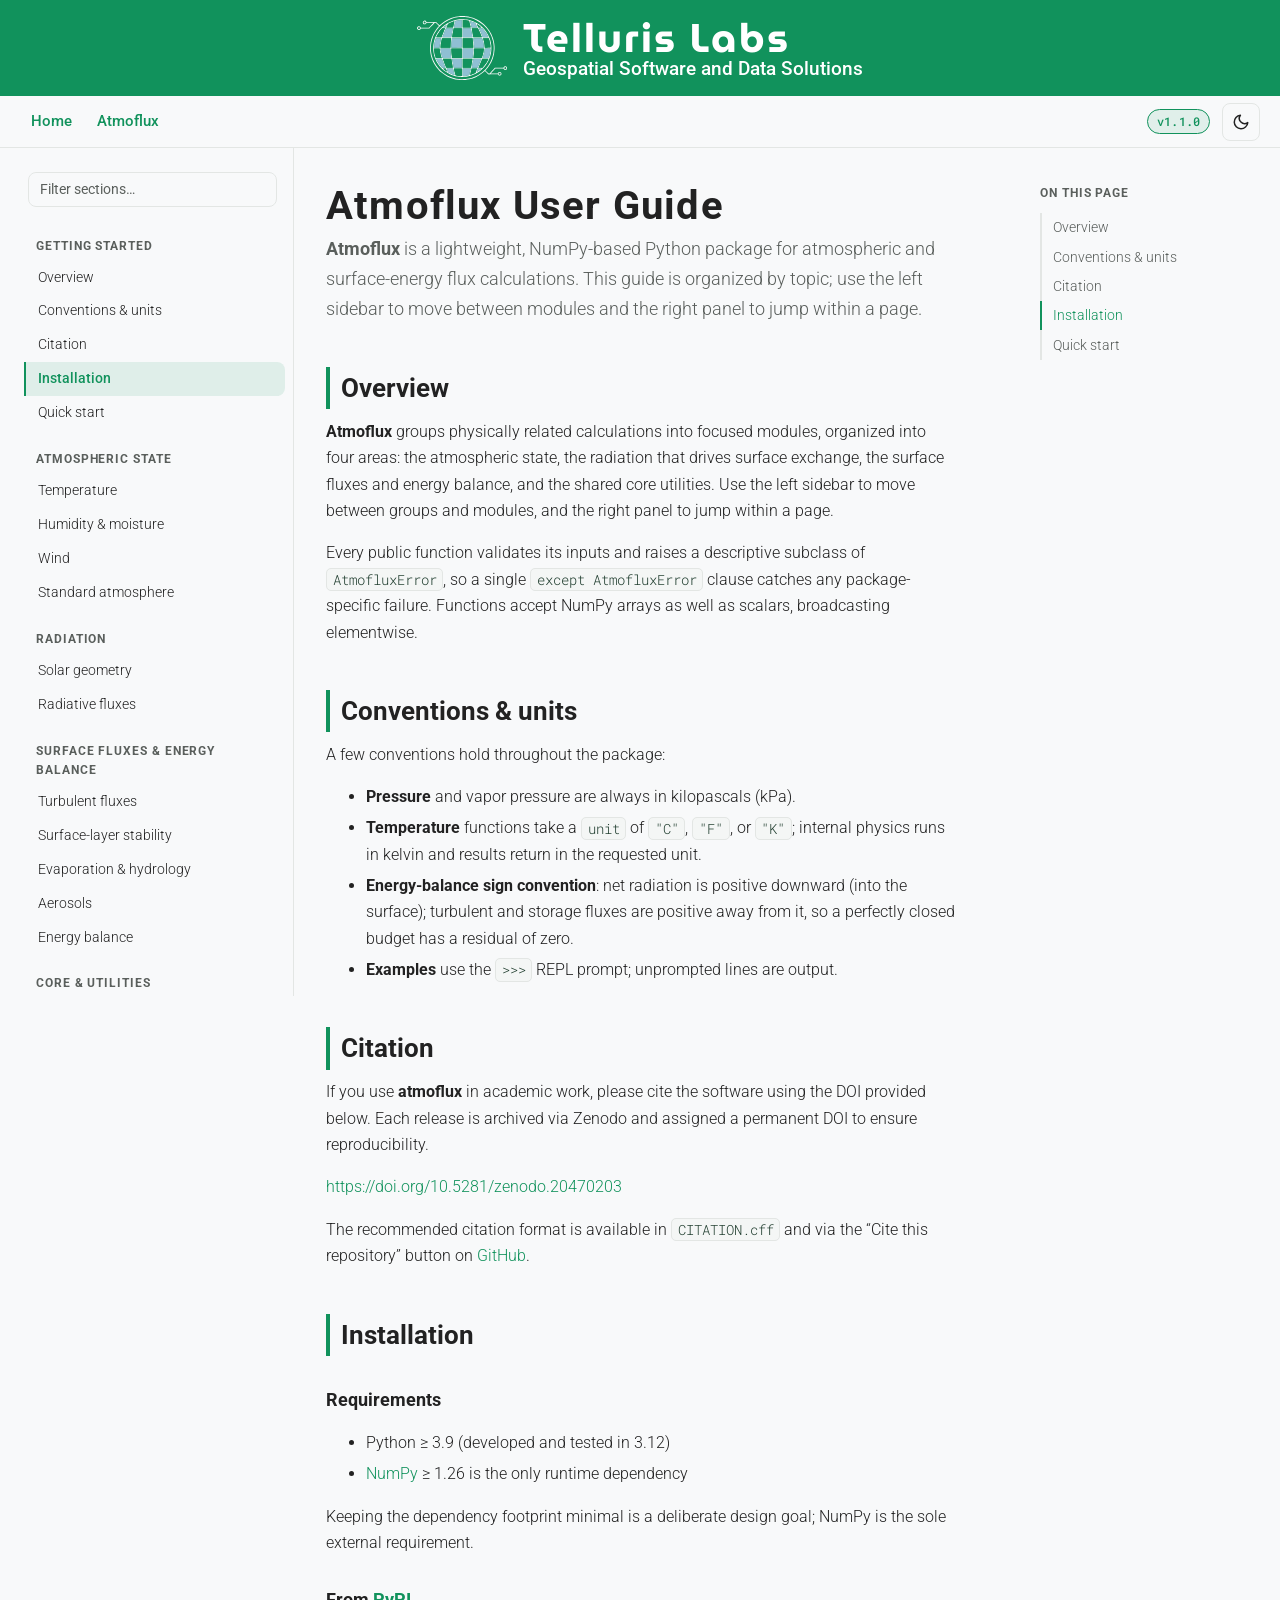
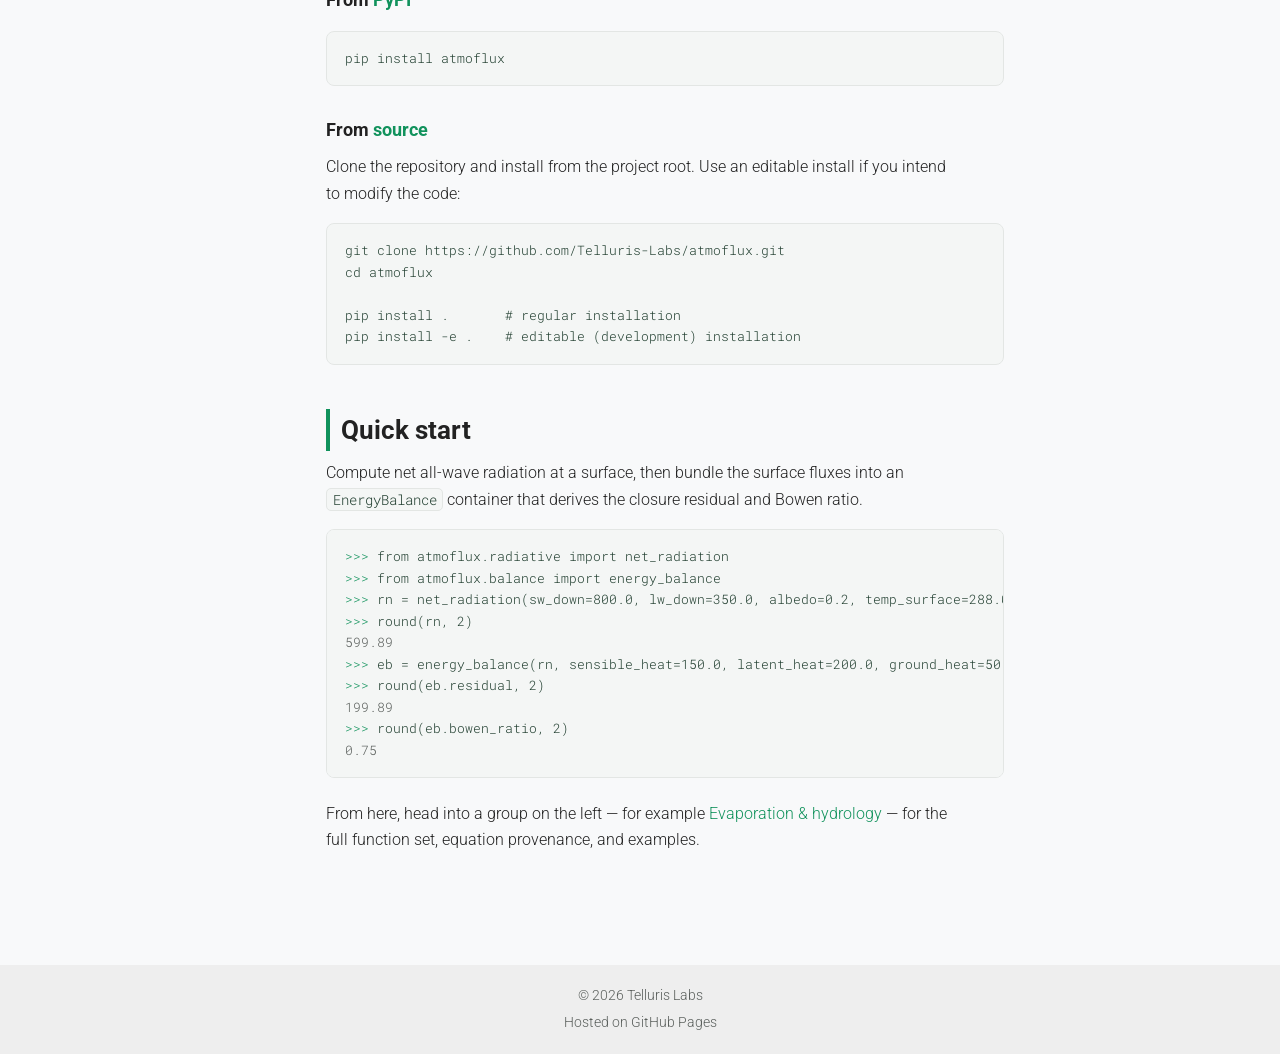
==== atmoflux/index.html @ fb41f3b1 "Nested for better organization" ====
<!DOCTYPE html>
<html lang="en" data-theme="light">

<head>
  <meta charset="UTF-8">
  <meta name="viewport" content="width=device-width, initial-scale=1.0">
  <title>Atmoflux User Guide — Telluris Labs</title>
  <meta name="description" content="User guide for atmoflux, a Python package for atmospheric and surface-energy flux calculations by Telluris Labs.">

  <link rel="preconnect" href="https://fonts.googleapis.com">
  <link rel="preconnect" href="https://fonts.gstatic.com" crossorigin>
  <link href="https://fonts.googleapis.com/css2?family=MuseoModerno:wght@700&family=Roboto:wght@300;500;700&family=Roboto+Mono:wght@400;500&display=swap" rel="stylesheet">

  <script>
    (function () {
      try {
        var s = localStorage.getItem("telluris-theme");
        var d = window.matchMedia && window.matchMedia("(prefers-color-scheme: dark)").matches;
        document.documentElement.setAttribute("data-theme", s || (d ? "dark" : "light"));
      } catch (e) {
        var d2 = window.matchMedia && window.matchMedia("(prefers-color-scheme: dark)").matches;
        document.documentElement.setAttribute("data-theme", d2 ? "dark" : "light");
      }
    })();
  </script>

  <link rel="stylesheet" href="/styles.css">
</head>

<body>
  <div class="page">
    <header class="site">
      <a href="/" aria-label="Telluris Labs home" style="display:flex;align-items:center;">
        <img src="/full_color.svg" alt="Telluris Labs Logo" class="logo" onerror="this.style.display='none'">
      </a>
      <div class="header-text">
        <h1><a href="/">Telluris Labs</a></h1>
        <p>Geospatial Software and Data Solutions</p>
      </div>
    </header>
    <nav class="subnav" aria-label="Site navigation and tools">
      <div class="topnav-links">
        <a href="/">Home</a>
        <a href="/atmoflux/">Atmoflux</a>
        <button class="rail-toggle-nav" id="railToggle" type="button"
                aria-expanded="false" aria-controls="railBody" aria-label="Toggle sections menu">
          <span class="caret" aria-hidden="true">▾</span>
        </button>
      </div>
      <span class="spacer"></span>
      <span class="version-pill" title="Documented package version">v1.1.0</span>
      <button id="themeToggle" class="theme-toggle" type="button"
              aria-label="Toggle dark mode" title="Toggle light / dark theme">
        <svg class="icon-moon" viewBox="0 0 24 24" fill="none" stroke="currentColor"
             stroke-width="2" stroke-linecap="round" stroke-linejoin="round" aria-hidden="true">
          <path d="M21 12.79A9 9 0 1 1 11.21 3 7 7 0 0 0 21 12.79z"></path>
        </svg>
        <svg class="icon-sun" viewBox="0 0 24 24" fill="none" stroke="currentColor"
             stroke-width="2" stroke-linecap="round" stroke-linejoin="round" aria-hidden="true">
          <circle cx="12" cy="12" r="4"></circle>
          <path d="M12 2v2M12 20v2M4.93 4.93l1.41 1.41M17.66 17.66l1.41 1.41M2 12h2M20 12h2M6.34 17.66l-1.41 1.41M19.07 4.93l-1.41 1.41"></path>
        </svg>
      </button>
    </nav>

    <div class="layout">
      <aside class="sidebar">
        <div class="rail-body" id="railBody">
          <div class="filter-wrap">
            <input id="navFilter" class="filter-input" type="text"
                   placeholder="Filter sections…" aria-label="Filter guide sections"
                   autocomplete="off" spellcheck="false">
          </div>
        <nav class="toc-nav" id="sidebarNav" aria-label="atmoflux sections">
          <div class="nav-group">
            <span class="group-label">Getting started</span>
            <a href="/atmoflux/#overview">Overview</a>
            <a href="/atmoflux/#conventions">Conventions &amp; units</a>
            <a href="/atmoflux/#citation">Citation</a>
            <a href="/atmoflux/#installation">Installation</a>
            <a href="/atmoflux/#quickstart">Quick start</a>
          </div>
          <div class="nav-group">
            <span class="group-label">Atmospheric state</span>
            <a href="/atmoflux/atmospheric-state/#temperature">Temperature</a>
            <a href="/atmoflux/atmospheric-state/#humidity">Humidity &amp; moisture</a>
            <a href="/atmoflux/atmospheric-state/#wind">Wind</a>
            <a href="/atmoflux/atmospheric-state/#atmosphere">Standard atmosphere</a>
          </div>
          <div class="nav-group">
            <span class="group-label">Radiation</span>
            <a href="/atmoflux/radiation/#solar">Solar geometry</a>
            <a href="/atmoflux/radiation/#radiative">Radiative fluxes</a>
          </div>
          <div class="nav-group">
            <span class="group-label">Surface fluxes &amp; energy balance</span>
            <a href="/atmoflux/surface-fluxes/#turbulent">Turbulent fluxes</a>
            <a href="/atmoflux/surface-fluxes/#stability">Surface-layer stability</a>
            <a href="/atmoflux/surface-fluxes/#hydro">Evaporation &amp; hydrology</a>
            <a href="/atmoflux/surface-fluxes/#aerosols">Aerosols</a>
            <a href="/atmoflux/surface-fluxes/#balance">Energy balance</a>
          </div>
          <div class="nav-group">
            <span class="group-label">Core &amp; utilities</span>
            <a href="/atmoflux/core-utilities/#core">Core data structures</a>
            <a href="/atmoflux/core-utilities/#constants">Constants</a>
            <a href="/atmoflux/core-utilities/#exceptions">Exceptions</a>
          </div>
        </nav>
          <div class="filter-empty" id="filterEmpty">No matching sections.</div>
        </div>
      </aside>

      <main>
        <h1 class="page-title">Atmoflux User Guide</h1>
        <p class="lede">
          <strong>Atmoflux</strong> is a lightweight, NumPy-based Python package for atmospheric and
          surface-energy flux calculations. This guide is organized by topic; use the left sidebar to
          move between modules and the right panel to jump within a page.
        </p>
        <section id="overview">
          <h2>Overview<a class="anchor" href="#overview" aria-hidden="true">#</a></h2>
          <p>
            <strong>Atmoflux</strong> groups physically related calculations into focused modules,
            organized into four areas: the atmospheric state, the radiation that drives surface
            exchange, the surface fluxes and energy balance, and the shared core utilities. Use the
            left sidebar to move between groups and modules, and the right panel to jump within a page.
          </p>
          <p>
            Every public function validates its inputs and raises a descriptive subclass of
            <code>AtmofluxError</code>, so a single <code>except&nbsp;AtmofluxError</code> clause
            catches any package-specific failure. Functions accept NumPy arrays as well as scalars,
            broadcasting elementwise.
          </p>
        </section>

        <section id="conventions">
          <h2>Conventions &amp; units<a class="anchor" href="#conventions" aria-hidden="true">#</a></h2>
          <p>A few conventions hold throughout the package:</p>
          <ul>
            <li><strong>Pressure</strong> and vapor pressure are always in kilopascals (kPa).</li>
            <li><strong>Temperature</strong> functions take a <code>unit</code> of <code>"C"</code>,
              <code>"F"</code>, or <code>"K"</code>; internal physics runs in kelvin and results
              return in the requested unit.</li>
            <li><strong>Energy-balance sign convention</strong>: net radiation is positive downward
              (into the surface); turbulent and storage fluxes are positive away from it, so a
              perfectly closed budget has a residual of zero.</li>
            <li><strong>Examples</strong> use the <code>&gt;&gt;&gt;</code> REPL prompt; unprompted
              lines are output.</li>
          </ul>
        </section>

        <section id="citation">
          <h2>Citation<a class="anchor" href="#citation" aria-hidden="true">#</a></h2>
          <p>
            If you use <strong>atmoflux</strong> in academic work, please cite the software using the
            DOI provided below. Each release is archived via Zenodo and assigned a permanent DOI to
            ensure reproducibility.
          </p>
          <p>
            <a href="https://doi.org/10.5281/zenodo.20470203" target="_blank" rel="noopener noreferrer">https://doi.org/10.5281/zenodo.20470203</a>
          </p>
          <p>
            The recommended citation format is available in <code>CITATION.cff</code> and via the
            &ldquo;Cite this repository&rdquo; button on
            <a href="https://github.com/Telluris-Labs/atmoflux" target="_blank" rel="noopener noreferrer">GitHub</a>.
          </p>
        </section>

        <section id="installation">
          <h2>Installation<a class="anchor" href="#installation" aria-hidden="true">#</a></h2>
          <h3>Requirements</h3>
          <ul>
            <li>Python &ge; 3.9 (developed and tested in 3.12)</li>
            <li><a href="https://numpy.org/" target="_blank" rel="noopener noreferrer">NumPy</a> &ge; 1.26 is the only runtime dependency</li>
          </ul>
          <p>
            Keeping the dependency footprint minimal is a deliberate design goal; NumPy is the sole
            external requirement.
          </p>
          <h3>From <a href="https://pypi.org/project/atmoflux/" target="_blank" rel="noopener noreferrer">PyPI</a></h3>
          <div class="codeblock"><pre><code>pip install atmoflux</code></pre></div>
          <h3>From <a href="https://github.com/Telluris-Labs/atmoflux" target="_blank" rel="noopener noreferrer">source</a></h3>
          <p>
            Clone the repository and install from the project root. Use an editable install if you
            intend to modify the code:
          </p>
          <div class="codeblock"><pre><code>git clone https://github.com/Telluris-Labs/atmoflux.git
cd atmoflux

pip install .       # regular installation
pip install -e .    # editable (development) installation</code></pre></div>
        </section>

        <section id="quickstart">
          <h2>Quick start<a class="anchor" href="#quickstart" aria-hidden="true">#</a></h2>
          <p>
            Compute net all-wave radiation at a surface, then bundle the surface fluxes into an
            <code>EnergyBalance</code> container that derives the closure residual and Bowen ratio.
          </p>
          <div class="codeblock"><pre><code><span class="prompt">&gt;&gt;&gt; </span>from atmoflux.radiative import net_radiation
<span class="prompt">&gt;&gt;&gt; </span>from atmoflux.balance import energy_balance
<span class="prompt">&gt;&gt;&gt; </span>rn = net_radiation(sw_down=800.0, lw_down=350.0, albedo=0.2, temp_surface=288.0)
<span class="prompt">&gt;&gt;&gt; </span>round(rn, 2)
<span class="out">599.89</span>
<span class="prompt">&gt;&gt;&gt; </span>eb = energy_balance(rn, sensible_heat=150.0, latent_heat=200.0, ground_heat=50.0)
<span class="prompt">&gt;&gt;&gt; </span>round(eb.residual, 2)
<span class="out">199.89</span>
<span class="prompt">&gt;&gt;&gt; </span>round(eb.bowen_ratio, 2)
<span class="out">0.75</span></code></pre></div>
          <p>
            From here, head into a group on the left &mdash; for example
            <a href="/atmoflux/surface-fluxes/#hydro">Evaporation &amp; hydrology</a> &mdash; for the full
            function set, equation provenance, and examples.
          </p>
        </section>
      </main>

      <aside class="onthispage" aria-label="On this page">
        <div class="otp-label">On this page</div>
        <nav id="otpNav">
          <a href="#overview">Overview</a>
          <a href="#conventions">Conventions &amp; units</a>
          <a href="#citation">Citation</a>
          <a href="#installation">Installation</a>
          <a href="#quickstart">Quick start</a>
        </nav>
      </aside>
    </div>

    <footer class="site">
      <div>&copy; 2026 Telluris Labs</div>
      <div>Hosted on GitHub Pages</div>
    </footer>
  </div>

  <script src="/app.js"></script>
</body>

</html>
---- styles.css ----
/* =====================================================================
   Telluris Labs — shared documentation styles
   Single source of truth for all package guide pages. Edit here once and
   every page updates. Palette and tokens follow the home page (index.html).
   ===================================================================== */

/* ---------- Design tokens ---------- */
:root {
  --brand: #11925c;            /* constant brand green (header), both themes */
  --brand-deep: #0c6f45;
  --radius: 8px;
  --maxw-content: 820px;
  --sidebar-w: 270px;
  --toc-w: 220px;
  --header-h: 96px;
  --subnav-h: 52px;
  --font-display: 'MuseoModerno', sans-serif;
  --font-body: 'Roboto', sans-serif;
  --font-mono: 'Roboto Mono', ui-monospace, 'SFMono-Regular', Menlo, monospace;
}

html[data-theme="light"] {
  color-scheme: light;
  --bg: #F8F9FA;
  --surface: #F8F9FA;
  --surface-2: #eee;
  --surface-3: #F8F9FA;
  --text: #222222;
  --muted: #5a5f5c;
  --border: #e3e6e4;
  --accent: #11925c;
  --accent-soft: rgba(17, 146, 92, 0.10);
  --code-bg: #f4f6f5;
  --code-text: #1d3b2c;
  --code-border: #e3e6e4;
  --shadow: 0 1px 2px rgba(0, 0, 0, 0.05), 0 8px 24px rgba(0, 0, 0, 0.04);
  --table-stripe: #fafbfa;
}

html[data-theme="dark"] {
  color-scheme: dark;
  --bg: #0e1411;
  --surface: #151c18;
  --surface-2: #1b2420;
  --surface-3: #1b2420;
  --text: #e7eae8;
  --muted: #98a39d;
  --border: #27322c;
  --accent: #34c585;
  --accent-soft: rgba(52, 197, 133, 0.14);
  --code-bg: #121a15;
  --code-text: #b9e7cf;
  --code-border: #27322c;
  --shadow: 0 1px 2px rgba(0, 0, 0, 0.4), 0 12px 30px rgba(0, 0, 0, 0.35);
  --table-stripe: #18201c;
}

* { box-sizing: border-box; }

html {
  scroll-behavior: smooth;
  min-height: 100%;
  background-color: var(--bg);
  transition: background-color 0.25s ease;
}

body {
  margin: 0;
  padding: 0;
  min-height: 100vh;
  font-family: var(--font-body);
  font-weight: 300;
  line-height: 1.65;
  color: var(--text);
  background-color: var(--bg);
  transition: background-color 0.25s ease, color 0.25s ease;
  scroll-padding-top: calc(var(--subnav-h) + 16px);
}

a {
  font-family: var(--font-body);
  color: var(--accent);
  text-decoration: none;
}
a:hover { text-decoration: underline; }

/* ---------- Header (matches index.html) ---------- */
header.site {
  position: relative;
  display: flex;
  align-items: center;
  justify-content: center;
  background-color: var(--brand);
  color: #ffffff;
  padding: 1rem 2rem;
  min-height: var(--header-h);
}
header.site img.logo { height: 64px; margin-right: 1rem; }
header.site .header-text {
  display: flex;
  flex-direction: column;
  justify-content: center;
  text-align: left;
}
header.site h1 {
  font-family: var(--font-display);
  font-weight: 700;
  font-size: 2.5rem;
  letter-spacing: 0.05em;
  margin: 0;
  line-height: 1.05;
}
header.site p {
  font-family: var(--font-body);
  font-weight: 500;
  font-size: 1.2rem;
  margin: 0;
  line-height: 1.05;
}
header.site a { color: #fff; font-family: var(--font-display); }
header.site a:hover { text-decoration: none; opacity: 0.9; }

/* ---------- Top navigation bar ---------- */
nav.subnav {
  position: sticky;
  top: 0;
  z-index: 40;
  height: var(--subnav-h);
  display: flex;
  align-items: center;
  gap: 0.75rem;
  padding: 0 1.25rem;
  background-color: var(--surface);
  border-bottom: 1px solid var(--border);
  backdrop-filter: saturate(140%);
}
nav.subnav .topnav-links {
  display: flex;
  align-items: center;
  gap: 0.15rem;
}
nav.subnav .topnav-links a {
  font-size: 0.95rem;
  color: var(--text);
  padding: 0.35rem 0.7rem;
  border-radius: var(--radius);
  transition: background 0.15s ease, color 0.15s ease;
}
nav.subnav .topnav-links a:hover { background: var(--surface-2); text-decoration: none; }
nav.subnav .topnav-links a.active { color: var(--accent); font-weight: 500; }
nav.subnav .spacer { flex: 1; }
.version-pill {
  font-family: var(--font-mono);
  font-size: 0.72rem;
  font-weight: 500;
  color: var(--accent);
  background: var(--accent-soft);
  border: 1px solid var(--accent);
  border-radius: 999px;
  padding: 0.1rem 0.55rem;
  letter-spacing: 0.02em;
}

.theme-toggle {
  display: inline-flex;
  align-items: center;
  justify-content: center;
  width: 38px;
  height: 38px;
  border-radius: var(--radius);
  border: 1px solid var(--border);
  background: var(--surface-3);
  color: var(--text);
  cursor: pointer;
  transition: background 0.2s ease, border-color 0.2s ease, transform 0.1s ease;
}
.theme-toggle:hover { border-color: var(--accent); }
.theme-toggle:active { transform: scale(0.94); }
.theme-toggle svg { width: 18px; height: 18px; }
html[data-theme="light"] .theme-toggle .icon-moon { display: block; }
html[data-theme="light"] .theme-toggle .icon-sun { display: none; }
html[data-theme="dark"] .theme-toggle .icon-moon { display: none; }
html[data-theme="dark"] .theme-toggle .icon-sun { display: block; }

/* ---------- Layout grid (package pages with rails) ---------- */
.layout {
  display: grid;
  grid-template-columns: var(--sidebar-w) minmax(0, 1fr) var(--toc-w);
  gap: 2rem;
  max-width: 1400px;
  margin: 0 auto;
  padding: 0 1.5rem;
  align-items: start;
}

/* ---------- Left sidebar ---------- */
aside.sidebar {
  position: sticky;
  top: var(--subnav-h);
  height: calc(100vh - var(--subnav-h));
  overflow-y: auto;
  padding: 1.5rem 0.5rem 2rem 0;
  border-right: 1px solid var(--border);
}
.filter-wrap { padding: 0 0.5rem 1rem 0.25rem; }
.filter-input {
  width: 100%;
  font-family: var(--font-body);
  font-size: 0.9rem;
  color: var(--text);
  background: var(--surface);
  border: 1px solid var(--border);
  border-radius: var(--radius);
  padding: 0.5rem 0.7rem;
  transition: border-color 0.2s ease, box-shadow 0.2s ease;
}
.filter-input::placeholder { color: var(--muted); }
.filter-input:focus {
  outline: none;
  border-color: var(--accent);
  box-shadow: 0 0 0 3px var(--accent-soft);
}
.filter-empty {
  display: none;
  padding: 0.5rem 0.75rem;
  font-size: 0.85rem;
  color: var(--muted);
}

nav.toc-nav .nav-group { margin-bottom: 0.4rem; }
nav.toc-nav .nav-group > .group-label {
  display: block;
  font-family: var(--font-body);
  font-weight: 700;
  font-size: 0.72rem;
  letter-spacing: 0.08em;
  text-transform: uppercase;
  color: var(--muted);
  padding: 0.85rem 0.75rem 0.3rem;
}
nav.toc-nav a {
  display: block;
  font-size: 0.9rem;
  color: var(--text);
  padding: 0.32rem 0.75rem;
  border-left: 2px solid transparent;
  border-radius: 0 var(--radius) var(--radius) 0;
  transition: background 0.15s ease, color 0.15s ease, border-color 0.15s ease;
}
nav.toc-nav a:hover { background: var(--surface-2); text-decoration: none; }
nav.toc-nav a.active {
  color: var(--accent);
  font-weight: 500;
  border-left-color: var(--accent);
  background: var(--accent-soft);
}
nav.toc-nav a.hidden { display: none; }

/* ---------- Main content ---------- */
main {
  min-width: 0;
  max-width: var(--maxw-content);
  padding: 2.25rem 0 4rem;
}
main section { scroll-margin-top: calc(var(--subnav-h) + 16px); }

main h1.page-title {
  font-family: var(--font-body);
  font-weight: 700;
  font-size: 2.5rem;
  letter-spacing: 0.03em;
  margin: 0 0 0.4rem;
  line-height: 1.1;
}
.lede {
  font-size: 1.12rem;
  color: var(--muted);
  margin: 0 0 2.25rem;
  max-width: 62ch;
}

main h2 {
  font-family: var(--font-body);
  font-weight: 700;
  font-size: 1.6rem;
  margin: 2.75rem 0 0.4rem;
  padding-left: 0.7rem;
  border-left: 4px solid var(--accent);
  scroll-margin-top: calc(var(--subnav-h) + 16px);
}
main h3 {
  font-family: var(--font-body);
  font-weight: 700;
  font-size: 1.12rem;
  margin: 1.8rem 0 0.3rem;
  color: var(--text);
}
main h3 code { font-size: 0.98rem; }
main p { margin: 0.6rem 0 1rem; max-width: 70ch; }
main ul, main ol { max-width: 70ch; }
main li { margin: 0.3rem 0; }

/* anchor link affordance on headings */
.anchor {
  margin-left: 0.4rem;
  font-size: 0.85em;
  color: var(--muted);
  opacity: 0;
  transition: opacity 0.15s ease;
}
h2:hover .anchor, h3:hover .anchor { opacity: 1; }

code {
  font-family: var(--font-mono);
  font-size: 0.86em;
  background: var(--code-bg);
  color: var(--code-text);
  border: 1px solid var(--code-border);
  border-radius: 5px;
  padding: 0.1rem 0.35rem;
}

.codeblock { position: relative; margin: 1rem 0 1.4rem; }
.codeblock pre {
  font-family: var(--font-mono);
  font-size: 0.84rem;
  line-height: 1.6;
  background: var(--code-bg);
  color: var(--code-text);
  border: 1px solid var(--code-border);
  border-radius: var(--radius);
  padding: 1rem 1.1rem;
  margin: 0;
  overflow-x: auto;
}
.codeblock pre code {
  background: none;
  border: none;
  padding: 0;
  font-size: inherit;
  color: inherit;
}
.codeblock .prompt { color: var(--accent); user-select: none; }
.codeblock .out { color: var(--muted); }
.copy-btn {
  position: absolute;
  top: 0.55rem;
  right: 0.55rem;
  font-family: var(--font-body);
  font-size: 0.72rem;
  color: var(--muted);
  background: var(--surface);
  border: 1px solid var(--border);
  border-radius: 6px;
  padding: 0.22rem 0.5rem;
  cursor: pointer;
  opacity: 0;
  transition: opacity 0.15s ease, color 0.15s ease, border-color 0.15s ease;
}
.codeblock:hover .copy-btn { opacity: 1; }
.copy-btn:hover { color: var(--accent); border-color: var(--accent); }
.copy-btn.copied { color: var(--accent); border-color: var(--accent); }

/* function reference tables */
.fn-table {
  width: 100%;
  border-collapse: collapse;
  margin: 1rem 0 1.4rem;
  font-size: 0.92rem;
}
.fn-table th, .fn-table td {
  text-align: left;
  padding: 0.55rem 0.7rem;
  border-bottom: 1px solid var(--border);
  vertical-align: top;
}
.fn-table th {
  font-weight: 700;
  font-size: 0.78rem;
  letter-spacing: 0.04em;
  text-transform: uppercase;
  color: var(--muted);
}
.fn-table tbody tr:nth-child(even) { background: var(--table-stripe); }
.fn-table td code { white-space: nowrap; }

/* callout / note box */
.note {
  background: var(--surface-2);
  border: 1px solid var(--border);
  border-left: 4px solid var(--accent);
  border-radius: var(--radius);
  padding: 0.85rem 1.1rem;
  margin: 1.2rem 0;
  font-size: 0.95rem;
}
.note strong { color: var(--accent); }

.pill-row { display: flex; flex-wrap: wrap; gap: 0.4rem; margin: 0.5rem 0 1rem; }
.mod-pill {
  font-family: var(--font-mono);
  font-size: 0.78rem;
  color: var(--text);
  background: var(--surface-2);
  border: 1px solid var(--border);
  border-radius: 999px;
  padding: 0.15rem 0.6rem;
}

/* ---------- Function detail blocks (module pages) ---------- */
.fn-detail { padding-top: 0.4rem; }
.fn-detail h3 {
  display: flex;
  align-items: center;
  flex-wrap: wrap;
  gap: 0.1rem;
  border-top: 1px solid var(--border);
  padding-top: 1.4rem;
}
.eqn-meta {
  display: inline-block;
  font-family: var(--font-body);
  font-weight: 500;
  font-size: 0.72rem;
  color: var(--text);
  background: var(--surface-2);
  border: 1px solid var(--border);
  border-radius: 999px;
  padding: 0.05rem 0.55rem;
  margin-left: 0.55rem;
  letter-spacing: 0.01em;
}
.signature {
  display: block;
  font-family: var(--font-mono);
  font-size: 0.84rem;
  color: var(--code-text);
  background: var(--code-bg);
  border: 1px solid var(--code-border);
  border-radius: var(--radius);
  padding: 0.55rem 0.8rem;
  margin: 0.5rem 0 0.8rem;
  overflow-x: auto;
}
dl.kv { margin: 0.4rem 0 1rem; }
dl.kv dt {
  font-family: var(--font-mono);
  font-size: 0.82rem;
  font-weight: 500;
  color: var(--text);
  margin-top: 0.45rem;
}
dl.kv dd {
  margin: 0.05rem 0 0 1.1rem;
  color: var(--muted);
  font-size: 0.92rem;
}

/* ---------- Right "On this page" TOC ---------- */
aside.onthispage {
  position: sticky;
  top: var(--subnav-h);
  height: calc(100vh - var(--subnav-h));
  overflow-y: auto;
  padding: 2.25rem 0.25rem 2rem;
  font-size: 0.85rem;
}
aside.onthispage .otp-label {
  font-weight: 700;
  font-size: 0.72rem;
  letter-spacing: 0.08em;
  text-transform: uppercase;
  color: var(--muted);
  margin-bottom: 0.6rem;
}
aside.onthispage a {
  display: block;
  color: var(--muted);
  padding: 0.22rem 0 0.22rem 0.7rem;
  border-left: 2px solid var(--border);
  transition: color 0.15s ease, border-color 0.15s ease;
}
aside.onthispage a:hover { color: var(--text); text-decoration: none; }
aside.onthispage a.active { color: var(--accent); border-left-color: var(--accent); }
aside.onthispage a code { font-size: 0.82rem; background: none; border: none; padding: 0; color: inherit; }

/* ---------- Footer (matches index.html) ---------- */
footer.site {
  font-family: var(--font-body);
  font-weight: 300;
  font-size: 0.9rem;
  color: var(--muted);
  background-color: var(--surface-2);
  text-align: center;
  padding: 1rem;
  margin-top: 2rem;
}
footer.site div { margin: 0.2rem 0; }

/* Full-bleed wrapper paints the themed background itself, so it never
   depends on root/canvas background propagation (which an embedding
   iframe can interfere with). */
.page {
  background-color: var(--bg);
  min-height: 100vh;
  transition: background-color 0.25s ease;
}

/* ---------- Simple pages (home / about) — no rails ---------- */
.page.simple main {
  max-width: 820px;
  margin: 0 auto;
  padding: 2.25rem 1.5rem 3rem;
}
.page.simple .intro {
  font-size: 1.12rem;
  color: var(--text);
  margin-bottom: 1.5rem;
  max-width: 72ch;
}
.proj-list, .contact-list { list-style: none; padding-left: 0; }
.proj-list > li { margin-bottom: 1.4rem; }
.contact-list li { margin-bottom: 0.5rem; }

/* Source equation shown below each function signature (rendered with KaTeX) */
.equation {
  margin: 0.4rem 0 1.2rem;
  padding: 0.7rem 0.9rem;
  background: var(--surface-2);
  border: 1px solid var(--border);
  border-left: 3px solid var(--accent);
  border-radius: var(--radius);
  color: var(--text);
  overflow-x: auto;
}
.equation .eqn-name {
  display: block;
  font-family: var(--font-body);
  font-weight: 500;
  font-size: 0.8rem;
  color: var(--accent);
  margin-bottom: 0.4rem;
}
.equation .katex-eq {
  display: block;
  font-family: var(--font-mono);
  font-size: 0.85rem;
  color: var(--muted);
}
.equation .katex-display { margin: 0.2rem 0; text-align: left; }

/* Sections-menu toggle in the top nav (mobile, documentation pages only) */
.rail-toggle-nav {
  display: none;
  align-items: center;
  background: none;
  border: none;
  color: var(--text);
  cursor: pointer;
  padding: 0.3rem 0.45rem;
  line-height: 1;
}
.rail-toggle-nav:hover { color: var(--accent); }
.rail-toggle-nav .caret {
  display: inline-block;
  font-size: 0.85rem;
  transition: transform 0.2s ease;
}
.rail-toggle-nav[aria-expanded="true"] .caret { transform: rotate(180deg); }

/* ---------- Responsive ---------- */
@media (max-width: 1080px) {
  .layout { grid-template-columns: var(--sidebar-w) minmax(0, 1fr); }
  aside.onthispage { display: none; }
}
@media (max-width: 760px) {
  .layout { grid-template-columns: 1fr; padding: 0 1.1rem; }
  aside.sidebar {
    position: static;
    height: auto;
    overflow: visible;
    border-right: none;
    padding: 0;
  }
  .rail-toggle-nav { display: inline-flex; }
  .rail-body { display: none; }
  aside.sidebar.rail-open { border-bottom: 1px solid var(--border); padding: 0.7rem 0; }
  aside.sidebar.rail-open .rail-body { display: block; }
  header.site h1 { font-size: 2rem; letter-spacing: 0.03em; }
  header.site p { font-size: 1rem; margin-top: 0; }
  main { padding-top: 1.5rem; }
}

@media (prefers-reduced-motion: reduce) {
  html { scroll-behavior: auto; }
  * { transition: none !important; }
}
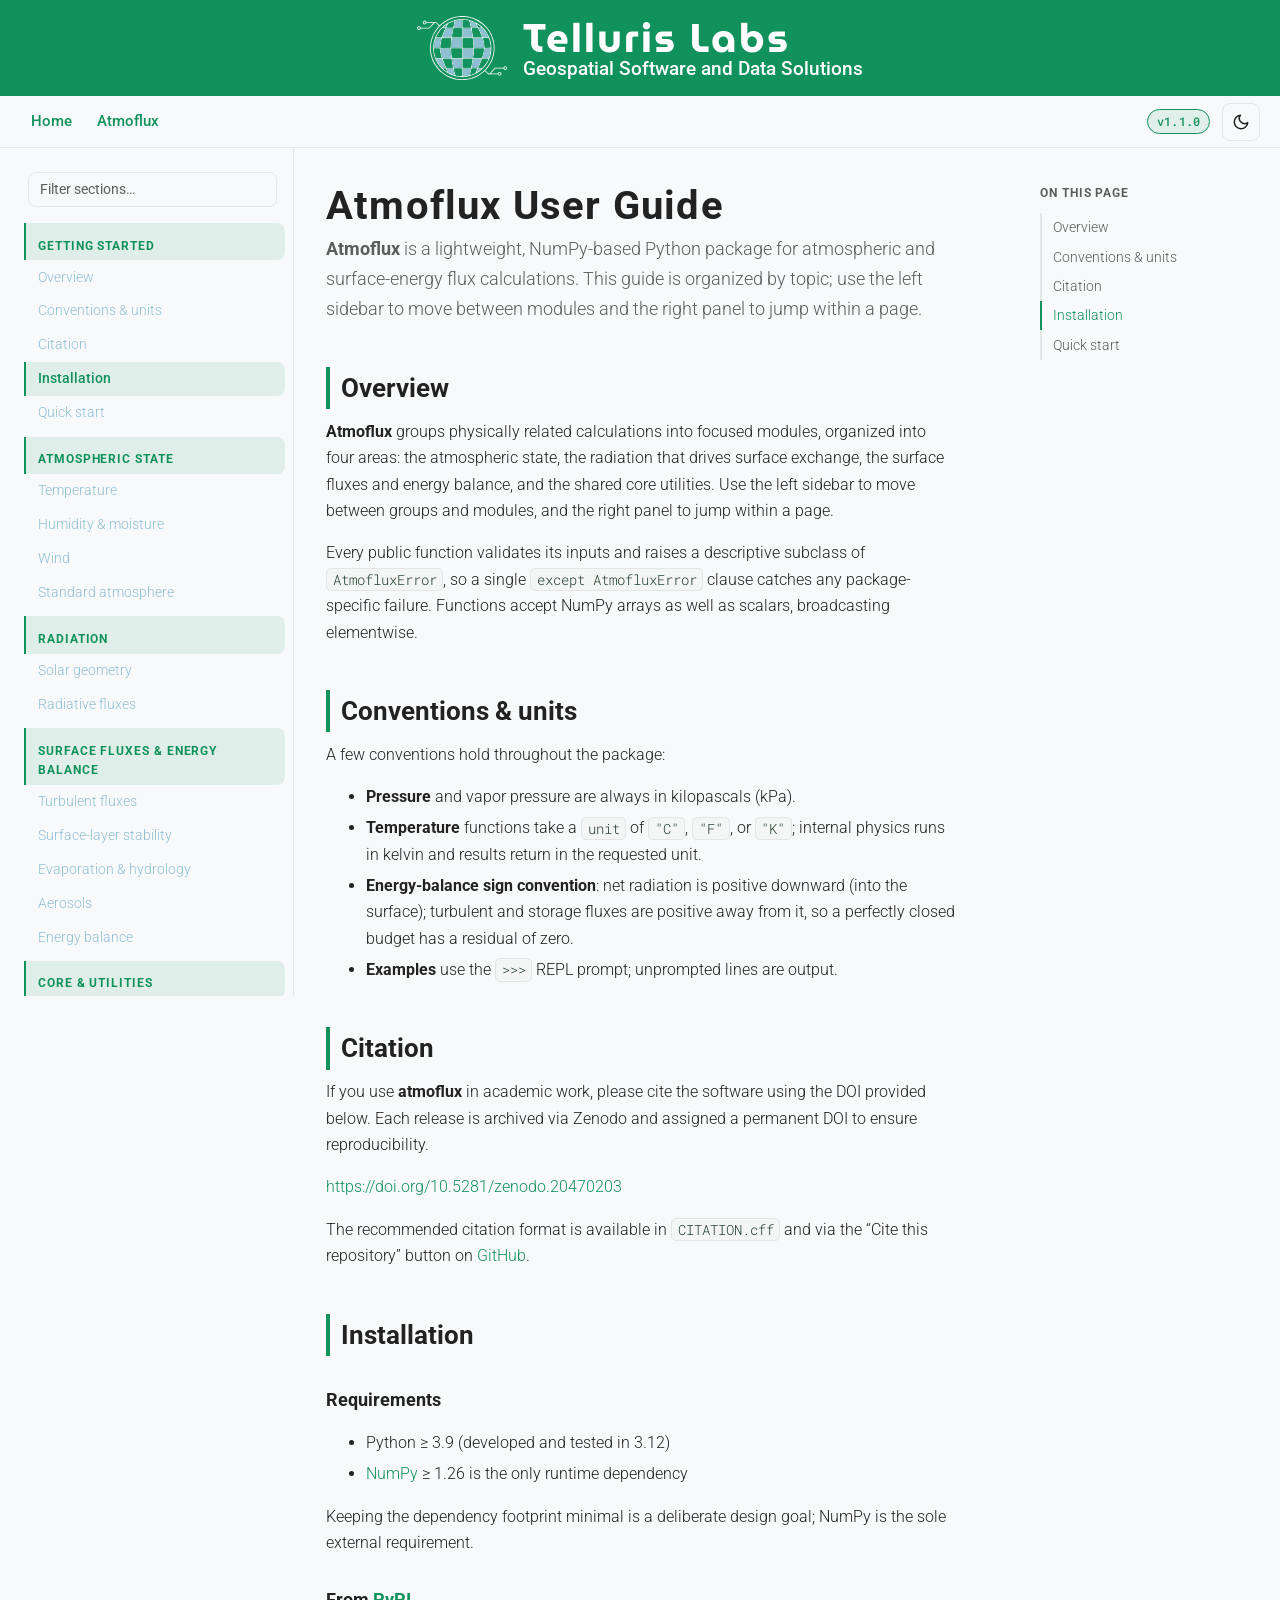
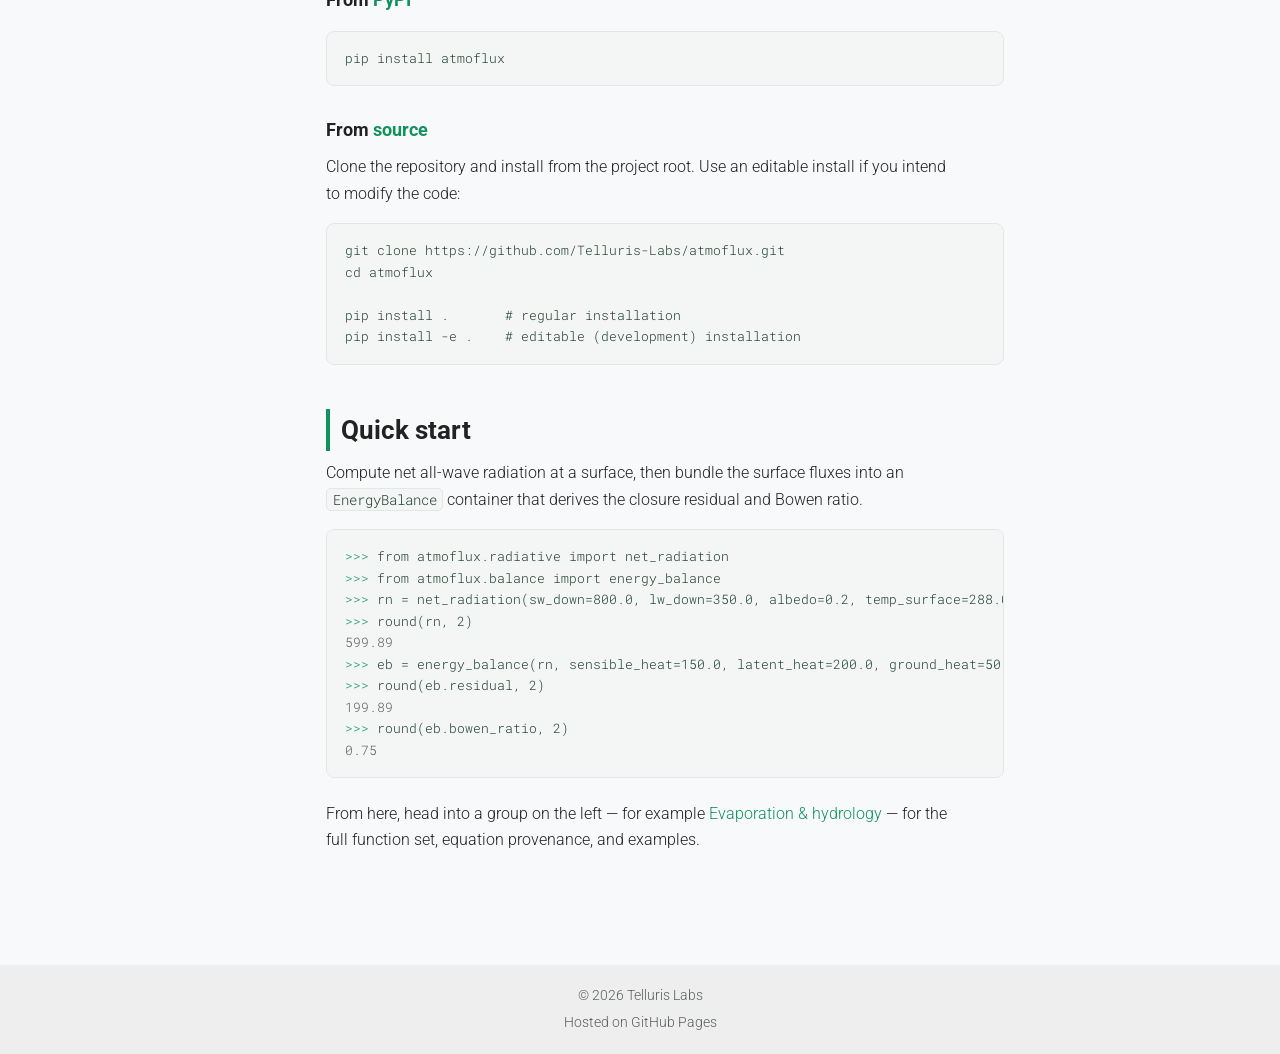
==== commit 076786a2: "Updated TOC links and colors" ====
--- a/atmoflux/index.html
+++ b/atmoflux/index.html
@@ -73,7 +73,7 @@
           </div>
         <nav class="toc-nav" id="sidebarNav" aria-label="atmoflux sections">
           <div class="nav-group">
-            <span class="group-label">Getting started</span>
+            <a class="group-label" href="/atmoflux/">Getting started</a>
             <a href="/atmoflux/#overview">Overview</a>
             <a href="/atmoflux/#conventions">Conventions &amp; units</a>
             <a href="/atmoflux/#citation">Citation</a>
@@ -81,19 +81,19 @@
             <a href="/atmoflux/#quickstart">Quick start</a>
           </div>
           <div class="nav-group">
-            <span class="group-label">Atmospheric state</span>
+            <a class="group-label" href="/atmoflux/atmospheric-state/">Atmospheric state</a>
             <a href="/atmoflux/atmospheric-state/#temperature">Temperature</a>
             <a href="/atmoflux/atmospheric-state/#humidity">Humidity &amp; moisture</a>
             <a href="/atmoflux/atmospheric-state/#wind">Wind</a>
             <a href="/atmoflux/atmospheric-state/#atmosphere">Standard atmosphere</a>
           </div>
           <div class="nav-group">
-            <span class="group-label">Radiation</span>
+            <a class="group-label" href="/atmoflux/radiation/">Radiation</a>
             <a href="/atmoflux/radiation/#solar">Solar geometry</a>
             <a href="/atmoflux/radiation/#radiative">Radiative fluxes</a>
           </div>
           <div class="nav-group">
-            <span class="group-label">Surface fluxes &amp; energy balance</span>
+            <a class="group-label" href="/atmoflux/surface-fluxes/">Surface fluxes &amp; energy balance</a>
             <a href="/atmoflux/surface-fluxes/#turbulent">Turbulent fluxes</a>
             <a href="/atmoflux/surface-fluxes/#stability">Surface-layer stability</a>
             <a href="/atmoflux/surface-fluxes/#hydro">Evaporation &amp; hydrology</a>
@@ -101,7 +101,7 @@
             <a href="/atmoflux/surface-fluxes/#balance">Energy balance</a>
           </div>
           <div class="nav-group">
-            <span class="group-label">Core &amp; utilities</span>
+            <a class="group-label" href="/atmoflux/core-utilities/">Core &amp; utilities</a>
             <a href="/atmoflux/core-utilities/#core">Core data structures</a>
             <a href="/atmoflux/core-utilities/#constants">Constants</a>
             <a href="/atmoflux/core-utilities/#exceptions">Exceptions</a>
--- a/styles.css
+++ b/styles.css
@@ -26,6 +26,7 @@
   --surface-2: #eee;
   --surface-3: #F8F9FA;
   --text: #222222;
+  --text-2: #8fbfd3; 
   --muted: #5a5f5c;
   --border: #e3e6e4;
   --accent: #11925c;
@@ -44,6 +45,7 @@
   --surface-2: #1b2420;
   --surface-3: #1b2420;
   --text: #e7eae8;
+  --text-2: #b8deec;
   --muted: #98a39d;
   --border: #27322c;
   --accent: #34c585;
@@ -235,13 +237,13 @@
   font-size: 0.72rem;
   letter-spacing: 0.08em;
   text-transform: uppercase;
-  color: var(--muted);
+  color: var(--accent);
   padding: 0.85rem 0.75rem 0.3rem;
 }
 nav.toc-nav a {
   display: block;
   font-size: 0.9rem;
-  color: var(--text);
+  color: var(--text-2);
   padding: 0.32rem 0.75rem;
   border-left: 2px solid transparent;
   border-radius: 0 var(--radius) var(--radius) 0;
